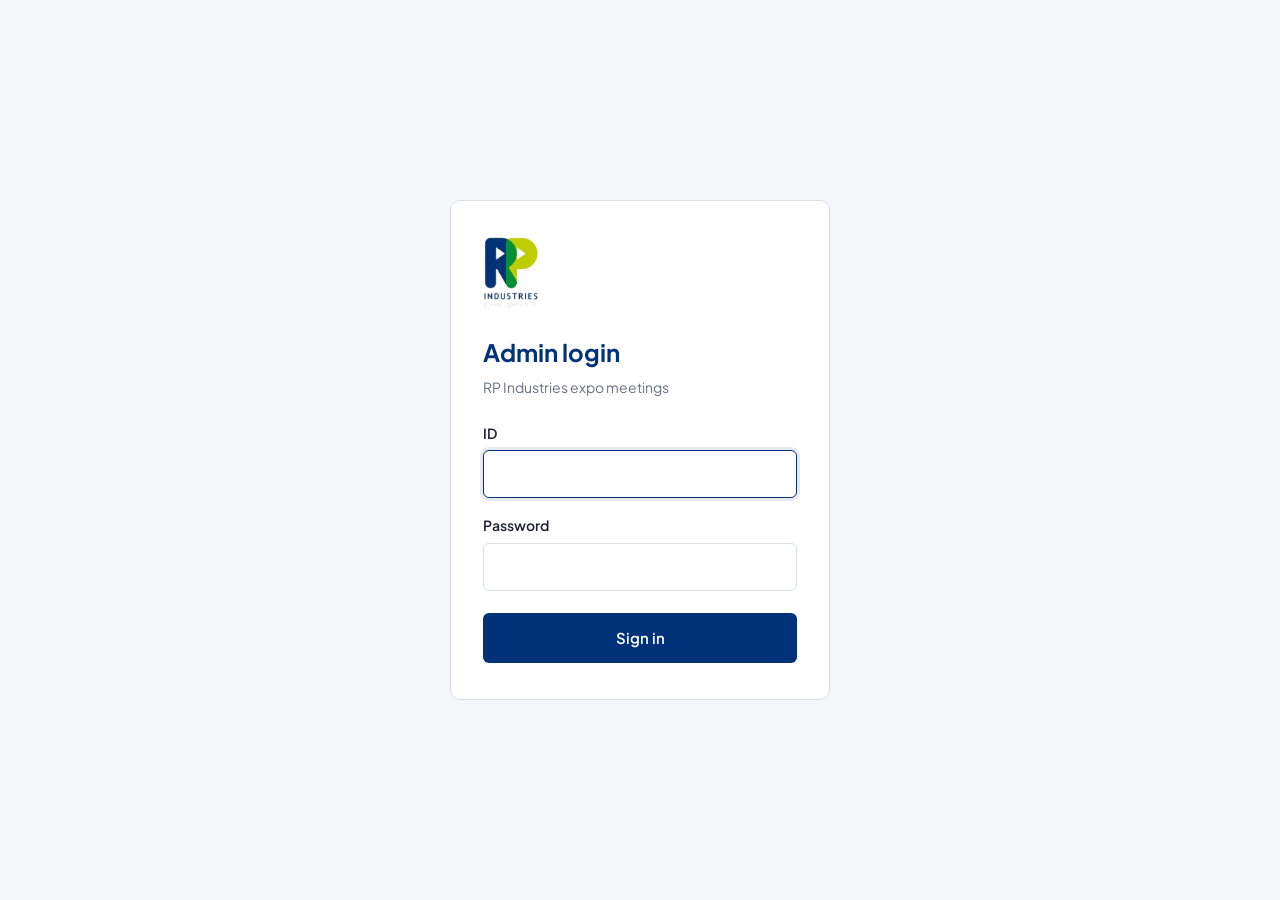
==== admin.html @ 4bfaa71b "Mailer redesign: personalised mails from a list, sent one by one from the sender's mailbox and ticke" ====
<!doctype html>
<html lang="en">
<head>
  <meta charset="utf-8">
  <meta name="viewport" content="width=device-width, initial-scale=1">
  <meta name="robots" content="noindex, nofollow">
  <title>Meeting requests · RP Industries</title>
  <link rel="icon" href="assets/rp-logo.png">
  <link rel="preconnect" href="https://fonts.googleapis.com">
  <link rel="preconnect" href="https://fonts.gstatic.com" crossorigin>
  <link rel="stylesheet" href="https://fonts.googleapis.com/css2?family=Plus+Jakarta+Sans:wght@400;500;600;700&display=swap" media="print" onload="this.media='all'">
  <link rel="stylesheet" href="css/style.css?v=20261027-11">
  <link rel="stylesheet" href="css/admin.css?v=20261031-4">
  <script>
    // A company's dashboard (?c=…) starts as RP Industries' page: hide RP's logo, name, title and tab icon
    // until the company's own arrive. On a repeat visit its colours, title and icon come straight from this device.
    (function () {
      var c = (new URLSearchParams(location.search).get('c') || 'rp').toLowerCase().replace(/[^a-z0-9-]/g, '');
      if (c === 'rp') return;
      var html = document.documentElement;
      html.className += ' co-page';
      document.title = 'Meeting requests';
      var look = null;
      try { look = JSON.parse(localStorage.getItem('adm_' + c + '_look') || 'null'); } catch (e) {}
      if (look) {
        for (var k in look.vars) html.style.setProperty(k, look.vars[k]);
        if (look.title) document.title = look.title;
        window.__brandLook = look;
      }
      var icon = document.querySelector('link[rel="icon"]');
      if (icon) icon.href = look && look.logo ? look.logo : 'data:,';
    })();
  </script>
</head>
<body class="admin">

  <!-- LOGIN -->
  <main class="login" id="loginView">
    <form class="login__box" id="loginForm" novalidate>
      <img src="assets/rp-logo.png" alt="RP Industries" width="302" height="386" data-brand-logo>
      <script>
      // a company's page: RP's logo is never loaded here. On a repeat visit the company's comes straight from the
      // copy of its look on this device; js/brand.js shows it once it has loaded.
      if (/\bco-page\b/.test(document.documentElement.className)) document.querySelectorAll('[data-brand-logo]:not([data-stripped])').forEach(function (img) {
        img.setAttribute('data-stripped', '');
        if (window.__brandLook && window.__brandLook.logo) { img.onload = function () { img.setAttribute('data-ready', '1'); }; img.src = window.__brandLook.logo; }
        else img.removeAttribute('src');
      });
    </script>
      <h1>Admin login</h1>
      <p class="muted"><span data-brand-name>RP Industries</span> expo meetings</p>
      <div class="field">
        <label for="loginId">ID</label>
        <input id="loginId" name="username" autocomplete="username" required>
      </div>
      <div class="field">
        <label for="loginPw">Password</label>
        <input id="loginPw" name="password" type="password" autocomplete="current-password" required>
      </div>
      <p class="err" id="loginErr" hidden></p>
      <button class="btn" type="submit" id="loginBtn">Sign in</button>
    </form>
  </main>

  <!-- RESULTS -->
  <div id="appView" hidden>
    <header class="header">
      <div class="wrap header__in">
        <a href="index.html" class="logo" id="homeLink"><img src="assets/rp-logo.png" alt="RP Industries" width="302" height="386" data-brand-logo></a>
        <div class="header__user">
          <span class="muted" id="userName"></span>
          <button class="link" type="button" id="logoutBtn">Sign out</button>
        </div>
      </div>
    </header>
    <script>
      // a company's page: RP's logo is never loaded here. On a repeat visit the company's comes straight from the
      // copy of its look on this device; js/brand.js shows it once it has loaded.
      if (/\bco-page\b/.test(document.documentElement.className)) document.querySelectorAll('[data-brand-logo]:not([data-stripped])').forEach(function (img) {
        img.setAttribute('data-stripped', '');
        if (window.__brandLook && window.__brandLook.logo) { img.onload = function () { img.setAttribute('data-ready', '1'); }; img.src = window.__brandLook.logo; }
        else img.removeAttribute('src');
      });
    </script>

    <div class="netbar" id="netBar" role="status" hidden></div>

    <main class="wrap results">
      <div class="results__head">
        <div>
          <div class="results__title">
            <h1>Meeting requests</h1>
            <label class="expo-pick"><span class="sr-only">Expo</span><select id="expoSelect" aria-label="Expo"></select></label>
          </div>
          <div class="tabs tabs--view" id="viewTabs" role="tablist" aria-label="View">
            <button class="tab" role="tab" type="button" data-view="requests" aria-selected="true">Requests</button>
            <button class="tab" role="tab" type="button" data-view="scheduled" aria-selected="false">Scheduled</button>
            <button class="tab" role="tab" type="button" data-view="slots" aria-selected="false">Availability</button>
            <button class="tab" role="tab" type="button" data-view="settings" aria-selected="false">Expo settings</button>
            <button class="tab" role="tab" type="button" data-view="mailer" aria-selected="false">Mailer</button>
          </div>
          <p class="muted" id="countLine">Loading…</p>
        </div>
        <div class="results__actions">
          <button class="btn btn--outline btn--sm" type="button" id="refreshBtn">Refresh</button>
          <button class="btn btn--outline btn--sm" type="button" id="csvBtn">Download CSV</button>
          <button class="btn btn--sm" type="button" id="addMeetingBtn">Add meeting</button>
        </div>
      </div>

      <p class="err" id="loadErr" hidden></p>
      <p class="action-msg" id="actionMsg" role="status" hidden></p>

      <div id="requestsView">
        <div class="toolbar">
          <div class="tabs" id="dayTabs" role="tablist" aria-label="Filter by day"></div>
          <div class="toolbar__right">
            <input type="search" id="search" placeholder="Search name, company, email, product" aria-label="Search">
            <select id="statusFilter" aria-label="Filter by status">
              <option value="">All statuses</option>
            </select>
            <select id="sortBy" aria-label="Sort">
              <option value="meeting">Sort by meeting time</option>
              <option value="received">Newest first</option>
            </select>
          </div>
        </div>

        <div class="table-wrap">
          <table class="table" id="table">
            <thead>
              <tr>
                <th>Meeting</th>
                <th>Visitor</th>
                <th>Contact</th>
                <th>Products</th>
                <th>Message</th>
                <th>Status</th>
              </tr>
            </thead>
            <tbody id="rows"></tbody>
          </table>
          <p class="empty" id="empty" hidden>No requests match.</p>
        </div>
      </div>

      <!-- every meeting still to happen (New and Confirmed), by day -->
      <div id="scheduledView" hidden>
        <div class="toolbar">
          <div class="tabs" id="schedDays" role="tablist" aria-label="Filter by day"></div>
          <div class="toolbar__right">
            <input type="search" id="schedSearch" placeholder="Search name, company, email, product" aria-label="Search scheduled meetings">
            <select id="schedStatus" aria-label="Filter by status">
              <option value="">All scheduled</option>
              <option value="New">Awaiting reply</option>
              <option value="Confirmed">Confirmed</option>
              <option value="Completed">Completed</option>
            </select>
          </div>
        </div>
        <p class="muted avail-note">New requests and confirmed meetings, in meeting order. Take notes and mark confirmed meetings complete here. Choose Completed to view past notes, minutes and follow-ups. Each lead shows its age and received date.</p>
        <div id="sched"></div>
      </div>

      <!-- expo settings: drawn by js/expos.js -->
      <div id="settingsView" hidden></div>

      <!-- the mailer: a mail and a list of people, sent one by one from the sender's own mailbox (js/mailer.js) -->
      <div id="mailerView" hidden>
        <section class="set mailer">
          <h2>Your Gmail</h2>
          <div id="mConn"><p class="muted">Loading…</p></div>
        </section>

        <div id="mCompose">
          <form class="set mailer" id="mailForm" novalidate>
            <h2>1. The mail</h2>
            <div class="field"><label for="mStart">Start from</label><select id="mStart"></select>
              <p class="hint">An expo's invite keeps its layout, with this expo's details and images.</p></div>
            <div class="field"><label for="mSubject">Subject</label><input id="mSubject"></div>
            <div class="field"><label for="mMessage">Message</label><textarea id="mMessage" rows="6" spellcheck="false"></textarea>
              <p class="hint">Plain text or HTML. These fill in for each person: <b>{first_name}</b> <b>{last_name}</b> <b>{email}</b> <b>{company_name}</b></p></div>
            <div class="field" id="mPreviewWrap" hidden><label>How it looks</label>
              <p class="mail-subject" id="mPreviewSubject"></p>
              <iframe class="mail-preview" id="mPreview" title="Preview of the mail" sandbox></iframe></div>

            <h2 class="mailer__step">2. Who it goes to</h2>
            <p class="hint"><button class="link" type="button" id="mTemplate">Download the template</button> (First name, Last name, Email ID, Company name), fill it in, save it as CSV and upload it.</p>
            <div class="field"><label class="btn btn--outline btn--sm mail-upload" for="mFile">Upload the list</label><input id="mFile" type="file" accept=".csv,.txt" hidden>
              <textarea id="mList" rows="5" placeholder="Or paste it here: First name, Last name, Email ID, Company name" aria-label="The list" spellcheck="false"></textarea></div>
            <p class="muted" id="mCount"></p>
            <p class="err" id="mailErr" hidden></p>
            <button class="btn" type="submit" id="mailReady">Get the emails ready</button>
          </form>
          <h2 class="mailer__h">Your lists</h2>
          <div class="table-wrap">
            <table class="table">
              <thead><tr><th>Subject</th><th>Created</th><th>Sent</th><th></th></tr></thead>
              <tbody id="mLists"></tbody>
            </table>
          </div>
        </div>

        <div id="mReady" hidden>
          <button class="link back" type="button" id="mBack">&larr; Mailer</button>
          <h2 class="mailer__h" id="mReadyTitle"></h2>
          <p class="muted" id="mReadyLine"></p>
          <p class="mail-box" id="mBoxWrap"><label for="mBox">Open in</label>
            <select id="mBox">
              <option value="gmail">Gmail</option>
              <option value="outlook">Outlook (work or Microsoft 365)</option>
              <option value="outlook-live">Outlook.com (personal)</option>
              <option value="mailto">Default mail app</option>
            </select></p>
          <div class="table-wrap">
            <table class="table">
              <thead><tr><th>Person</th><th>Company</th><th>Email</th><th></th></tr></thead>
              <tbody id="mPeople"></tbody>
            </table>
          </div>
        </div>
      </div>

      <div id="slotsView" hidden>
        <p class="muted avail-note">Block a time when the team is busy or meeting someone who didn't book, and unblock it when you're free again. Visitors see blocked times as booked. Cancel a meeting to free its time for visitors.</p>
        <div class="avail" id="avail"></div>
      </div>
    </main>
  </div>

  <!-- a meeting arranged outside the booking page: js/meeting.js -->
  <dialog class="modal" id="meetingDialog" aria-labelledby="meetingTitle">
    <form method="dialog" class="modal__in" id="meetingForm" novalidate>
      <div class="modal__head">
        <div>
          <h2 id="meetingTitle">Add a meeting</h2>
          <p class="muted" id="meetingExpo"></p>
        </div>
        <button class="modal__close" type="button" data-close aria-label="Close">&times;</button>
      </div>
      <div class="modal__body">
        <p class="modal__lead">For a meeting arranged by phone, email or at the booth. It takes its time on the booking page, and gets notes, minutes and a follow-up like any other.</p>
        <div class="mt-grid">
          <div class="field"><label for="mtDay">Day</label><select id="mtDay"></select></div>
          <div class="field"><label for="mtTime">Time</label><select id="mtTime"></select></div>
          <div class="field" id="mtOtherTime" hidden><label for="mtStart">Starts at</label><input type="time" id="mtStart"></div>
          <div class="field" id="mtOtherLen" hidden><label for="mtLen">Length</label>
            <select id="mtLen"><option value="15">15 minutes</option><option value="20">20 minutes</option><option value="30" selected>30 minutes</option><option value="45">45 minutes</option><option value="60">60 minutes</option><option value="90">90 minutes</option><option value="120">120 minutes</option></select></div>
        </div>
        <p class="hint" id="mtBlockNote" hidden>This time is blocked. Adding the meeting removes the block.</p>
        <div class="mt-grid">
          <div class="field"><label for="mtName">Name</label><input id="mtName" maxlength="120" autocomplete="off"></div>
          <div class="field"><label for="mtCompany">Company <span class="opt">(optional)</span></label><input id="mtCompany" maxlength="160" autocomplete="off"></div>
          <div class="field"><label for="mtEmail">Email <span class="opt">(needed for the follow-up)</span></label><input id="mtEmail" type="email" maxlength="160" autocomplete="off"></div>
          <div class="field"><label for="mtPhone">Phone <span class="opt">(optional)</span></label><input id="mtPhone" maxlength="40" autocomplete="off"></div>
          <div class="field"><label for="mtCountry">Country <span class="opt">(optional)</span></label><input id="mtCountry" maxlength="80" autocomplete="off"></div>
          <div class="field"><label for="mtStatus">Status</label><select id="mtStatus"><option>Confirmed</option><option>New</option></select></div>
        </div>
        <div class="field"><label for="mtProducts">Products of interest <span class="opt">(optional, separate with commas)</span></label>
          <input id="mtProducts" maxlength="1000" list="mtProductList" autocomplete="off"><datalist id="mtProductList"></datalist></div>
        <div class="field"><label for="mtMessage">Note <span class="opt">(optional)</span></label><textarea id="mtMessage" rows="3" maxlength="2000"></textarea></div>
        <p class="err" id="meetingErr" hidden></p>
      </div>
      <div class="modal__foot">
        <button class="link link--muted" type="button" data-close>Cancel</button>
        <button class="btn" type="submit" id="mtSave">Add meeting</button>
      </div>
    </form>
  </dialog>

  <!-- accept, reschedule or reject a meeting, and tell the visitor: js/decide.js -->
  <dialog class="modal" id="decideDialog" aria-labelledby="decideTitle">
    <form method="dialog" class="modal__in" id="decideForm" novalidate>
      <div class="modal__head">
        <div>
          <h2 id="decideTitle">Accept meeting</h2>
          <p class="muted" id="decideWho"></p>
        </div>
        <button class="modal__close" type="button" data-close aria-label="Close">&times;</button>
      </div>
      <div class="modal__body">
        <p class="modal__lead" id="decideLead"></p>
        <div class="mt-grid" id="dcWhen" hidden>
          <div class="field"><label for="dcDay">New day</label><select id="dcDay"></select></div>
          <div class="field"><label for="dcTime">New time</label><select id="dcTime"></select></div>
        </div>
        <div class="field">
          <label for="dcNote"><span id="dcNoteLabel">Personal note</span> <span class="opt">(optional, included in the email)</span></label>
          <textarea id="dcNote" rows="3" maxlength="1000"></textarea>
        </div>
        <label class="check dc-email"><input type="checkbox" id="dcEmail" checked> Email the visitor</label>
        <p class="hint" id="dcEmailNote"></p>
        <div class="dc-preview" id="dcPreview">
          <p class="label">What the visitor will receive</p>
          <dl class="fu-head">
            <div><dt>To</dt><dd id="dcTo"></dd></div>
            <div><dt>Subject</dt><dd id="dcSubject"></dd></div>
          </dl>
          <pre class="fu-text" id="dcText"></pre>
          <p class="hint" id="dcAttach"></p>
        </div>
        <p class="err" id="decideErr" hidden></p>
      </div>
      <div class="modal__foot">
        <button class="link link--muted" type="button" data-close>Back</button>
        <button class="btn" type="submit" id="dcSave">Accept</button>
      </div>
    </form>
  </dialog>

  <!-- mark complete: voice note and/or notes -->
  <dialog class="modal" id="completeDialog" aria-labelledby="completeTitle">
    <form method="dialog" class="modal__in" id="completeForm" novalidate>
      <div class="modal__head">
        <div>
          <h2 id="completeTitle">Mark meeting complete</h2>
          <p class="muted" id="completeWho"></p>
        </div>
        <button class="modal__close" type="button" data-close aria-label="Close">&times;</button>
      </div>

      <div class="modal__body" id="completeBody">
        <p class="modal__lead">How did the meeting go? Talk us through what you discussed, the client's main points, and any next steps. Record one voice note, type it, or both. We'll turn it into minutes.</p>

        <div class="voice" id="voice">
          <p class="label">Voice note</p>
          <div class="voice__idle" id="voiceIdle">
            <button class="btn btn--sm" type="button" id="recBtn">Record voice note</button>
            <label class="link voice__upload">or upload a recording<input type="file" id="audioFile" accept="audio/*" hidden></label>
          </div>
          <div class="voice__rec" id="voiceRec" hidden>
            <span class="voice__dot" aria-hidden="true"></span>
            <span>Recording <b id="recTime">0:00</b> <span class="muted">/ 10:00</span></span>
            <button class="btn btn--sm" type="button" id="stopBtn">Stop</button>
          </div>
          <div class="voice__done" id="voiceDone" hidden>
            <audio controls id="voicePlayer" preload="metadata"></audio>
            <div class="voice__actions">
              <button class="link" type="button" id="reRecBtn">Record again</button>
              <button class="link link--danger" type="button" id="removeVoiceBtn">Remove</button>
            </div>
          </div>
          <p class="muted voice__note" id="voiceNote" hidden></p>
        </div>

        <div class="field">
          <div class="notes-head">
            <label for="notesInput">Notes <span class="opt">(optional if you recorded a voice note)</span></label>
            <button class="link" type="button" id="handBtn">Write by hand</button>
          </div>
          <textarea id="notesInput" rows="5" maxlength="10000" placeholder="e.g. Met their purchase head. They buy Omeprazole intermediates from China today, need around 500 kg a month, asked for COA and samples. Follow up next week."></textarea>
        </div>
        <p class="err" id="completeErr" hidden></p>
      </div>

      <div class="modal__progress" id="completeProgress" hidden>
        <span class="spinner" aria-hidden="true"></span>
        <p id="progressText">Saving…</p>
      </div>

      <div class="modal__foot" id="completeFoot">
        <button class="link link--muted" type="button" id="skipNotesBtn">Mark complete without notes</button>
        <button class="btn" type="submit" id="saveCompleteBtn">Save and write minutes</button>
      </div>
    </form>
  </dialog>

  <!-- minutes of meeting -->
  <dialog class="modal modal--wide" id="minutesDialog" aria-labelledby="minutesTitle">
    <div class="modal__in">
      <div class="modal__head">
        <div>
          <h2 id="minutesTitle">Minutes of meeting</h2>
          <p class="muted" id="minutesWho"></p>
        </div>
        <button class="modal__close" type="button" data-close aria-label="Close">&times;</button>
      </div>
      <div class="modal__body" id="minutesBody"></div>
      <div class="modal__foot modal__foot--split">
        <div class="modal__links">
          <button class="link" type="button" id="editNotesBtn">Edit notes</button>
          <button class="link" type="button" id="regenBtn">Write again</button>
        </div>
        <div class="modal__links">
          <button class="btn btn--outline btn--sm" type="button" id="followupBtn" hidden>Follow-up email</button>
          <button class="btn btn--outline btn--sm" type="button" id="copyMinutesBtn">Copy</button>
          <button class="btn btn--sm" type="button" id="printMinutesBtn">Print / PDF</button>
        </div>
      </div>
    </div>
  </dialog>

  <!-- follow-up email: review, edit, send -->
  <dialog class="modal modal--wide" id="followupDialog" aria-labelledby="followupTitle">
    <div class="modal__in">
      <div class="modal__head">
        <div>
          <h2 id="followupTitle">Follow-up email</h2>
          <p class="muted" id="followupTo"></p>
        </div>
        <button class="modal__close" type="button" data-close aria-label="Close">&times;</button>
      </div>
      <div class="tabs tabs--modal" id="followupTabs" role="tablist" aria-label="Follow-up view">
        <button class="tab" role="tab" type="button" data-fview="edit" aria-selected="true">Edit</button>
        <button class="tab" role="tab" type="button" data-fview="preview" aria-selected="false">Preview</button>
      </div>
      <div class="modal__body" id="followupBody">
        <div id="followupEdit">
          <div class="field">
            <label for="fuSubject">Subject</label>
            <input id="fuSubject" maxlength="200">
          </div>
          <div class="field">
            <label for="fuMessage">Message <span class="opt">("Dear name," and the signature are added for you)</span></label>
            <textarea id="fuMessage" rows="10" maxlength="6000"></textarea>
          </div>
          <div class="field fu-line" id="fuLineField">
            <div class="notes-head">
              <label for="fuLine">Line about us <span class="opt">(from our website profile; added after the first paragraph)</span></label>
              <button class="link link--muted" type="button" id="fuLineRemove">Remove</button>
            </div>
            <textarea id="fuLine" rows="2" maxlength="400" placeholder="No line about us in this email."></textarea>
          </div>
        </div>
        <div id="followupPreview" hidden>
          <dl class="fu-head">
            <div><dt>To</dt><dd id="fuPrevTo"></dd></div>
            <div><dt>Subject</dt><dd id="fuPrevSubject"></dd></div>
          </dl>
          <pre class="fu-text" id="fuPrevBody"></pre>
        </div>
        <div class="fu-sentcheck" id="fuSentCheck" hidden>
          <p>The email is open in your mail. <strong>Did you send it?</strong></p>
          <div class="modal__links">
            <button class="btn btn--sm" type="button" id="fuMarkSentBtn">Yes, mark as sent</button>
            <button class="link link--muted" type="button" id="fuNotSentBtn">Not yet</button>
          </div>
        </div>
        <div class="modal__progress" id="followupProgress" hidden>
          <span class="spinner" aria-hidden="true"></span>
          <p id="followupProgressText">Writing the follow-up email…</p>
        </div>
        <p class="err" id="followupErr" hidden></p>
      </div>
      <div class="modal__foot modal__foot--split" id="followupFoot">
        <div class="modal__links">
          <button class="link" type="button" id="fuRedraftBtn">Write again</button>
          <span class="muted fu-state" id="fuState"></span>
        </div>
        <div class="modal__links">
          <button class="btn btn--outline btn--sm" type="button" id="fuSaveBtn">Save draft</button>
          <button class="btn btn--outline btn--sm" type="button" id="fuMailAppBtn">Open in email app</button>
          <button class="btn btn--sm" type="button" id="fuGmailBtn">Open in Gmail</button>
        </div>
      </div>
    </div>
  </dialog>

  <!-- handwriting pad: js/ink.js -->
  <dialog class="ink" id="inkDialog" aria-labelledby="inkTitle">
    <div class="ink__bar">
      <div class="ink__top">
        <button class="ink__close" type="button" id="inkClose" aria-label="Close the pad">&times;</button>
        <div class="ink__title">
          <h2 id="inkTitle">Handwritten notes</h2>
          <p class="muted" id="inkWho"></p>
        </div>
        <div class="ink__main">
          <button class="btn btn--outline btn--sm" type="button" id="inkNotesBtn" aria-pressed="false">Notes</button>
          <button class="btn btn--sm" type="button" id="inkConvert">Convert to text</button>
        </div>
      </div>
      <div class="ink__toolbar" role="toolbar" aria-label="Writing tools">
        <div class="ink__group" id="inkTools"></div>
        <div class="ink__group ink__colors" id="inkColors"></div>
        <label class="ink__size" id="inkSizeWrap" title="Thickness">
          <span class="ink__dot-box"><span class="ink__dot" id="inkSizeDot"></span></span>
          <input type="range" id="inkSize" min="1" max="20" aria-label="Thickness">
          <span class="ink__size-val" id="inkSizeVal"></span>
        </label>
        <div class="ink__group ink__end">
          <button class="ink__btn" type="button" id="inkFinger" aria-pressed="true" title="Write with a finger (off: fingers only move and zoom)" aria-label="Write with a finger">
            <svg viewBox="0 0 24 24" width="20" height="20" fill="none" stroke="currentColor" stroke-width="1.7" stroke-linecap="round" stroke-linejoin="round" aria-hidden="true"><path d="M9 11V4.5a1.5 1.5 0 013 0V11m0-1.5a1.5 1.5 0 013 0V11m0-.5a1.5 1.5 0 013 0V15c0 3.5-2.5 6-6 6-2.6 0-4.2-1.3-5.6-3.5L5.2 15a1.5 1.5 0 012.5-1.6L9 15"/></svg>
          </button>
          <button class="ink__btn" type="button" id="inkUndo" title="Undo (Ctrl+Z)" aria-label="Undo">
            <svg viewBox="0 0 24 24" width="20" height="20" fill="none" stroke="currentColor" stroke-width="1.7" stroke-linecap="round" stroke-linejoin="round" aria-hidden="true"><path d="M9 14L4 9l5-5"/><path d="M4 9h10.5a5.5 5.5 0 010 11H11"/></svg>
          </button>
          <button class="ink__btn" type="button" id="inkRedo" title="Redo (Ctrl+Shift+Z)" aria-label="Redo">
            <svg viewBox="0 0 24 24" width="20" height="20" fill="none" stroke="currentColor" stroke-width="1.7" stroke-linecap="round" stroke-linejoin="round" aria-hidden="true"><path d="M15 14l5-5-5-5"/><path d="M20 9H9.5a5.5 5.5 0 000 11H13"/></svg>
          </button>
          <button class="ink__btn" type="button" id="inkClear" title="Clear the page" aria-label="Clear the page">
            <svg viewBox="0 0 24 24" width="20" height="20" fill="none" stroke="currentColor" stroke-width="1.7" stroke-linecap="round" stroke-linejoin="round" aria-hidden="true"><path d="M4 7h16M10 11v6M14 11v6M6 7l1 13h10l1-13M9 7V4h6v3"/></svg>
          </button>
        </div>
      </div>
    </div>

    <div class="ink__body">
      <div class="ink__stage" id="inkStage">
        <canvas id="inkCanvas" aria-label="Writing page"></canvas>
        <p class="ink__status" id="inkStatus" role="status" hidden></p>
        <div class="ink__zoom">
          <button type="button" id="inkZoomOut" aria-label="Zoom out">&minus;</button>
          <button type="button" id="inkZoomReset" title="Back to 100%">100%</button>
          <button type="button" id="inkZoomIn" aria-label="Zoom in">+</button>
          <button type="button" id="inkFit" title="Show all the writing">Fit</button>
        </div>
      </div>

      <aside class="ink__panel" id="inkPanel" hidden>
        <div class="ink__panel-head">
          <h3 id="inkPanelTitle">Converted text</h3>
          <button class="modal__close" type="button" id="inkPanelClose" aria-label="Close">&times;</button>
        </div>
        <div class="ink__panel-in" id="inkReview" hidden>
          <div class="modal__progress" id="inkReading" hidden>
            <span class="spinner" aria-hidden="true"></span>
            <p>Reading your handwriting…</p>
          </div>
          <div class="ink__review" id="inkReviewBody">
            <p class="hint" id="inkReviewHint"></p>
            <textarea id="inkText" rows="10" aria-label="Converted text"></textarea>
            <p class="err" id="inkErr" hidden></p>
            <div class="ink__panel-foot">
              <button class="link link--muted" type="button" id="inkDiscard">Discard</button>
              <button class="link" type="button" id="inkRetry">Read again</button>
              <button class="btn btn--sm" type="button" id="inkAdd">Add to notes</button>
            </div>
          </div>
        </div>
        <div class="ink__panel-in" id="inkNotes" hidden>
          <p class="hint">These notes are used for the minutes and the follow-up email when the meeting is marked complete.</p>
          <textarea id="inkNotesText" rows="12" maxlength="10000" aria-label="Notes"></textarea>
          <p class="err" id="inkNotesErr" hidden></p>
          <div class="ink__panel-foot">
            <span class="muted ink__saved" id="inkNotesState"></span>
            <button class="btn btn--sm" type="button" id="inkNotesSave">Save notes</button>
          </div>
        </div>
      </aside>
    </div>
  </dialog>

  <script src="js/config.js?v=20261027-11"></script>
  <script src="js/brand.js?v=20261027-11"></script>
  <script src="js/offline.js?v=20261027-11" defer></script>
  <script src="js/admin.js?v=20261031-3" defer></script>
  <script src="js/minutes.js?v=20261027-11" defer></script>
  <script src="js/followup.js?v=20261027-11" defer></script>
  <script src="js/expos.js?v=20261027-11" defer></script>
  <script src="js/invite-mail.js?v=20261031-3" defer></script>
  <script src="js/invite.js?v=20261029-2" defer></script>
  <script src="js/mailer.js?v=20261031-4" defer></script>
  <script src="js/ink.js?v=20261027-11" defer></script>
  <script src="js/meeting.js?v=20261027-11" defer></script>
  <script src="js/decide.js?v=20261027-11" defer></script>
</body>
</html>
---- css/style.css ----
:root {
  --navy: #003279;
  --navy-dark: #00245a;
  --green: #009138;
  --green-light: #4cd383;
  --text: #1a2233;
  --muted: #667085;
  --line: #d9dee7;
  --bg-soft: #f4f6f9;
  --red: #c4262e;
  --navy-tint: #f2f5fb;
  --hero-rgb: 0, 22, 58;
  --focus-ring: rgba(0, 50, 121, .1);
  --font: "Plus Jakarta Sans", system-ui, -apple-system, "Segoe UI", Roboto, sans-serif;
}

* { box-sizing: border-box; }
html { scroll-behavior: smooth; scroll-padding-top: 80px; -webkit-text-size-adjust: 100%; }
body { margin: 0; font-family: var(--font); font-size: 16px; line-height: 1.6; color: var(--text); background: #fff; -webkit-font-smoothing: antialiased; }
img { display: block; max-width: 100%; }
button, input, select, textarea { font: inherit; color: inherit; }
[hidden] { display: none !important; }

.wrap { width: min(1140px, 100% - 40px); margin-inline: auto; }
.wrap--narrow { width: min(880px, 100% - 40px); }

/* buttons */
.btn {
  display: inline-flex; align-items: center; justify-content: center;
  height: 50px; padding: 0 28px; border: 0; border-radius: 6px;
  background: var(--navy); color: #fff; font-weight: 600; font-size: 15px;
  text-decoration: none; cursor: pointer; transition: background-color .15s;
}
.btn:hover { background: var(--navy-dark); }
.btn:focus-visible { outline: 2px solid var(--navy); outline-offset: 3px; }
.btn--sm { height: 40px; padding: 0 18px; font-size: 14px; }
.btn--light { background: #fff; color: var(--navy); }
.btn--light:hover { background: #e9edf4; }
.btn:disabled { opacity: .6; cursor: default; }

/* header */
.header { position: sticky; top: 0; z-index: 10; background: #fff; border-bottom: 1px solid var(--line); }
.header__in { display: flex; align-items: center; justify-content: space-between; height: 76px; }
.logo img { height: 60px; width: auto; }

/* hero */
.hero { position: relative; background: rgb(var(--hero-rgb)); color: #fff; }
.hero picture img { width: 100%; height: 560px; object-fit: cover; object-position: 70% 55%; }
.hero::after { content: ""; position: absolute; inset: 0; background: linear-gradient(90deg, rgba(var(--hero-rgb), .85) 0%, rgba(var(--hero-rgb), .55) 45%, rgba(var(--hero-rgb), 0) 75%); }
/* no banner photo yet: the company's own colour */
.hero--plain { min-height: 480px; background: linear-gradient(120deg, var(--navy-dark), var(--navy)); }
.hero--plain picture { display: none; }
.hero--plain::after { display: none; }
.hero__in { position: absolute; inset: 0; z-index: 1; display: flex; flex-direction: column; justify-content: center; align-items: flex-start; }
.hero__pre { margin: 0 0 12px; font-size: 15px; font-weight: 600; color: rgba(255, 255, 255, .8); }
.hero h1 { margin: 0; max-width: 700px; font-size: clamp(34px, 4.4vw, 52px); line-height: 1.12; font-weight: 700; letter-spacing: -.02em; }
.hero h1 .hl { color: var(--green-light); white-space: nowrap; }
.hero__sub { margin: 18px 0 30px; max-width: 460px; font-size: 18px; color: rgba(255, 255, 255, .85); }

/* info strip */
.info { border-bottom: 1px solid var(--line); }
.info__in { display: grid; grid-template-columns: 1fr 1fr 1.4fr; }
.info__in > div { padding: 24px 24px 24px 0; }
.info__in > div + div { padding-left: 24px; border-left: 1px solid var(--line); }
.info span { display: block; font-size: 13px; color: var(--muted); }
.info strong { font-size: 17px; font-weight: 600; color: var(--navy); }

/* booking */
.book { padding: 72px 0 88px; }
.book h2 { margin: 0; font-size: 32px; line-height: 1.2; font-weight: 700; letter-spacing: -.01em; color: var(--navy); text-align: center; }
.lead { margin: 8px 0 36px; text-align: center; color: var(--muted); }
.closed { margin: 8px 0 0; padding: 28px 20px; text-align: center; font-size: 17px; color: var(--text); background: var(--bg-soft); border-radius: 8px; }

/* another expo's link, before its settings arrive: don't flash CPHI India's text */
.expo-loading .hero__in, .expo-loading .info__in, .expo-loading #book .wrap { visibility: hidden; }
.expo-loading .hero picture img { opacity: 0; }
.expo-loading .logo img, .expo-loading .footer__in { visibility: hidden; }
/* a company's page (marked in index.html / admin.html before anything is drawn): RP's logo, name, banner
   and colours never show; each appears once the company's own is in */
.co-page [data-brand-logo]:not([data-ready]), .co-page [data-brand-name]:not([data-ready]) { visibility: hidden; }
.co-page .hero picture { visibility: hidden; }
.co-page .hero.has-banner picture { visibility: visible; }
.co-page.expo-loading .header .btn { visibility: hidden; }
.co-page.expo-loading .hero { background: #e4e7ec; }
.co-page.expo-loading .hero::after { display: none; }
.preview-note { margin: 0; padding: 10px 16px; background: #fff7e0; border-bottom: 1px solid #f0d58c; color: #6b4e00; font-size: 14px; text-align: center; }
.hero picture img { transition: opacity .3s; }

.days { display: grid; grid-template-columns: repeat(3, 1fr); gap: 1px; background: var(--line); border: 1px solid var(--line); border-radius: 6px; overflow: hidden; }
.day { padding: 14px 8px; border: 0; background: #fff; cursor: pointer; font-weight: 600; font-size: 15px; color: var(--text); transition: background-color .15s; }
.day:hover { background: var(--bg-soft); }
.day[aria-checked="true"] { background: var(--navy); color: #fff; }
.day small { display: block; font-size: 13px; font-weight: 500; opacity: .7; }

#slots { margin-top: 24px; }
#takenErr { margin-top: 16px; font-size: 14px; }
.slots { display: grid; grid-template-columns: repeat(auto-fill, minmax(150px, 1fr)); gap: 8px; }
.slot {
  display: flex; flex-direction: column; align-items: center; justify-content: center;
  height: 44px; padding: 0 6px; border: 1px solid var(--line); border-radius: 6px; background: #fff; cursor: pointer;
  font-size: 14px; font-weight: 500; line-height: 1.25; white-space: nowrap; font-variant-numeric: tabular-nums;
  transition: border-color .15s, background-color .15s;
}
.slot small { font-size: 11px; font-weight: 500; color: var(--muted); }
.slot:hover { border-color: var(--navy); }
.slot[aria-checked="true"] { background: var(--navy); border-color: var(--navy); color: #fff; }
.slot:disabled { color: #b0b7c3; background: var(--bg-soft); border-color: var(--bg-soft); cursor: default; }
.day:focus-visible, .slot:focus-visible { outline: 2px solid var(--navy); outline-offset: 2px; position: relative; }
.slots-label { margin: 18px 0 8px; font-size: 13px; color: var(--muted); }
.slots-label:first-child { margin-top: 0; }

.fields { display: grid; grid-template-columns: 1fr 1fr; gap: 20px; margin-top: 44px; padding-top: 36px; border-top: 1px solid var(--line); }
.field { display: flex; flex-direction: column; gap: 6px; min-width: 0; }
.field--full { grid-column: 1 / -1; }
.field label { font-size: 14px; font-weight: 600; }
.opt { font-weight: 400; color: var(--muted); }
.field input, .field select, .field textarea, .phone {
  width: 100%; height: 48px; padding: 0 14px;
  border: 1px solid var(--line); border-radius: 6px; background: #fff;
  font-size: 16px; transition: border-color .15s;
}
.field textarea { height: auto; padding: 12px 14px; resize: vertical; }
.field select {
  -webkit-appearance: none; appearance: none; padding-right: 40px; cursor: pointer;
  background: #fff url("data:image/svg+xml,%3Csvg xmlns='http://www.w3.org/2000/svg' viewBox='0 0 12 8'%3E%3Cpath d='M1 1.5l5 5 5-5' fill='none' stroke='%23667085' stroke-width='1.6'/%3E%3C/svg%3E") right 14px center / 12px no-repeat;
}
.field input:focus, .field select:focus, .field textarea:focus, .phone:focus-within { outline: none; border-color: var(--navy); box-shadow: 0 0 0 3px var(--focus-ring); }
.phone { display: flex; padding: 0; overflow: hidden; }
.phone span { display: flex; align-items: center; padding: 0 12px; background: var(--bg-soft); border-right: 1px solid var(--line); font-size: 15px; color: var(--muted); }
.field .phone input { height: 46px; border: 0; border-radius: 0; box-shadow: none; }

.invalid input, .invalid select, .invalid .phone { border-color: var(--red); }
.picked { display: flex; flex-wrap: wrap; gap: 6px; }
.picked:empty { display: none; }
.picked__item { display: inline-flex; align-items: center; gap: 4px; padding: 4px 4px 4px 10px; border: 1px solid var(--line); border-radius: 4px; font-size: 14px; background: #fff; }
.picked__item button { width: 24px; height: 24px; padding: 0; border: 0; border-radius: 3px; background: none; color: var(--muted); font-size: 17px; line-height: 1; cursor: pointer; }
.picked__item button:hover { background: var(--bg-soft); color: var(--red); }
#productsOther { margin-top: 2px; }
.err { margin: 4px 0 0; font-size: 13px; color: var(--red); }

.hp { position: absolute; left: -9999px; width: 1px; height: 1px; overflow: hidden; }

.submit { display: flex; align-items: center; justify-content: space-between; gap: 20px; margin-top: 32px; }
.summary { margin: 0; font-size: 15px; color: var(--muted); }
.summary strong { color: var(--text); font-weight: 600; }
.summary small { display: block; font-size: 13px; }

.done { text-align: center; padding: 24px 0; outline: none; }
.done p { color: var(--muted); max-width: 520px; margin: 12px auto 0; }
.link { padding: 0; border: 0; background: none; color: var(--navy); font-weight: 600; text-decoration: underline; text-underline-offset: 3px; cursor: pointer; }
.sep { margin: 0 8px; }

/* footer */
.footer { background: var(--bg-soft); border-top: 1px solid var(--line); }
.footer__in { display: flex; justify-content: space-between; gap: 12px; padding: 24px 0; }
.footer p { margin: 0; font-size: 14px; color: var(--muted); }

/* mobile */
@media (max-width: 700px) {
  html { scroll-padding-top: 68px; }
  .header__in { height: 64px; }
  .logo img { height: 48px; }

  .hero picture img { height: 300px; object-position: 72% 50%; }
  .hero::after { display: none; }
  .hero__in { position: static; padding: 28px 0 36px; }
  .hero h1 { font-size: min(30px, 8.6vw); }
  .hero__sub { font-size: 16px; margin: 12px 0 24px; }
  .hero .btn { width: 100%; }
  .hero--plain { min-height: 0; }

  .info__in { grid-template-columns: 1fr; }
  .info__in > div, .info__in > div + div { padding: 14px 0; border-left: 0; }
  .info__in > div + div { border-top: 1px solid var(--line); }
  .info strong { font-size: 16px; }

  .book { padding: 48px 0 64px; }
  .book h2 { font-size: 26px; }
  .lead { margin-bottom: 28px; }
  .day { font-size: 14px; padding: 12px 4px; }
  .slots { grid-template-columns: repeat(2, 1fr); }
  .slot { font-size: 13.5px; padding: 0 4px; }
  .fields { grid-template-columns: 1fr; gap: 18px; margin-top: 36px; padding-top: 28px; }
  .submit { flex-direction: column; align-items: stretch; text-align: center; }
  .submit .btn { width: 100%; }
  .footer__in { flex-direction: column; text-align: center; }
}

@media (prefers-reduced-motion: reduce) { html { scroll-behavior: auto; } }

/* a company without a logo (or one that won't load): its name in the header */
.brand-word { font-size: 20px; font-weight: 700; letter-spacing: -.01em; color: var(--navy); }
.login__box .brand-word { display: block; margin-bottom: 24px; font-size: 24px; }
---- css/admin.css ----
/* admin.html: builds on style.css. --ok is for success and "on now", whatever the company's colours. */
.admin { --ok: #067647; }

.admin { background: var(--bg-soft); }
.muted { color: var(--muted); }
.btn--outline { background: #fff; color: var(--navy); border: 1px solid var(--line); }
.btn--outline:hover { background: #fff; border-color: var(--navy); }

/* login */
.login { min-height: 100vh; min-height: 100svh; display: grid; place-items: center; padding: 24px 16px; }
.login__box { width: 100%; max-width: 380px; padding: 36px 32px; background: #fff; border: 1px solid var(--line); border-radius: 10px; }
.login__box img { height: 72px; width: auto; margin-bottom: 24px; }
.login__box h1 { margin: 0; font-size: 24px; color: var(--navy); }
.login__box .muted { margin: 4px 0 24px; font-size: 14px; }
.login__box .field + .field { margin-top: 16px; }
.login__box .err { margin-top: 14px; }
.login__box .btn { width: 100%; margin-top: 22px; }

/* header */
.header__user { display: flex; align-items: center; gap: 16px; font-size: 14px; }

/* results */
.results { padding: 32px 0 64px; }
.results__head { display: flex; align-items: flex-end; justify-content: space-between; gap: 16px; margin-bottom: 20px; }
.results__title { display: flex; flex-wrap: wrap; align-items: center; gap: 12px 20px; }
.results__head h1 { margin: 0; font-size: 26px; color: var(--navy); }
.results__head p { margin: 2px 0 0; font-size: 14px; }
.results__actions { display: flex; gap: 8px; }

.toolbar { display: flex; flex-wrap: wrap; align-items: center; justify-content: space-between; gap: 12px; margin-bottom: 16px; }
.tabs { display: flex; border: 1px solid var(--line); border-radius: 6px; overflow: hidden; background: #fff; }
.tab { padding: 9px 14px; border: 0; background: none; cursor: pointer; font-size: 14px; font-weight: 600; color: var(--text); white-space: nowrap; }
.tab + .tab { border-left: 1px solid var(--line); }
.tab span { font-weight: 500; color: var(--muted); margin-left: 4px; }
.tab[aria-selected="true"] { background: var(--navy); color: #fff; }
.tab[aria-selected="true"] span { color: rgba(255, 255, 255, .75); }
.toolbar__right { display: flex; flex-wrap: wrap; gap: 8px; }
.toolbar input, .toolbar select, .status {
  height: 40px; padding: 0 12px; border: 1px solid var(--line); border-radius: 6px; background: #fff; font-size: 14px;
}
.toolbar input { width: 280px; }
.toolbar select, .status {
  -webkit-appearance: none; appearance: none; padding-right: 32px; cursor: pointer;
  background: #fff url("data:image/svg+xml,%3Csvg xmlns='http://www.w3.org/2000/svg' viewBox='0 0 12 8'%3E%3Cpath d='M1 1.5l5 5 5-5' fill='none' stroke='%23667085' stroke-width='1.6'/%3E%3C/svg%3E") right 11px center / 10px no-repeat;
}
.toolbar input:focus, .toolbar select:focus, .status:focus { outline: none; border-color: var(--navy); }

.table-wrap { background: #fff; border: 1px solid var(--line); border-radius: 8px; overflow: auto; }
.table { width: 100%; border-collapse: collapse; font-size: 14px; }
.table th { position: sticky; top: 0; padding: 12px 14px; background: #fff; border-bottom: 1px solid var(--line); text-align: left; font-size: 12px; font-weight: 600; color: var(--muted); white-space: nowrap; }
.table td { padding: 14px; border-bottom: 1px solid var(--line); vertical-align: top; }
.table tr:last-child td { border-bottom: 0; }
.table td strong { display: block; font-weight: 600; }
.table td small { display: block; color: var(--muted); font-size: 13px; }
.table a { color: var(--navy); text-decoration: none; }
.table a:hover { text-decoration: underline; }
.c-meeting { white-space: nowrap; }
.c-msg { max-width: 280px; color: var(--muted); }
.c-msg p { margin: 0; white-space: pre-wrap; overflow-wrap: anywhere; }
.clash { color: var(--red); font-size: 12px; font-weight: 600; margin-top: 4px; }
.status { height: 34px; font-weight: 600; }
.status[data-v="New"] { color: var(--navy); }
.status[data-v="Confirmed"] { color: var(--ok); }
.status[data-v="Cancelled"] { color: var(--red); }
tr.is-cancelled td:not(:last-child) { opacity: .5; }
.empty { margin: 0; padding: 40px 16px; text-align: center; color: var(--muted); }
#loadErr { margin-bottom: 12px; }

/* availability */
.avail-note { margin: 0 0 16px; font-size: 14px; max-width: 720px; }
.avail { display: grid; grid-template-columns: repeat(3, 1fr); gap: 16px; align-items: start; }
.avail__day { background: #fff; border: 1px solid var(--line); border-radius: 8px; overflow: hidden; }
.avail__day h2 { margin: 0; padding: 12px 14px; border-bottom: 1px solid var(--line); font-size: 15px; font-weight: 600; color: var(--navy); }
.avail__row { display: flex; align-items: center; gap: 12px; min-height: 46px; padding: 6px 14px; border-bottom: 1px solid var(--line); font-size: 14px; }
.avail__row:last-child { border-bottom: 0; }
.avail__time { flex: none; width: 140px; font-weight: 600; white-space: nowrap; font-variant-numeric: tabular-nums; }
.avail__state { flex: 1; min-width: 0; color: var(--muted); white-space: nowrap; overflow: hidden; text-overflow: ellipsis; }
.avail__row.is-booked .avail__state { color: var(--text); }
/* booked: company on the first line, Cancel meeting under it */
.avail__row.is-booked { flex-wrap: wrap; row-gap: 2px; padding-top: 8px; padding-bottom: 8px; }
.avail__row.is-booked .avail__state { flex: 1 1 calc(100% - 152px); }
.avail__row.is-booked .link { margin-left: 152px; }
.avail__row.is-blocked { background: var(--bg-soft); }
.avail__row.is-blocked .avail__state { color: var(--text); }
.avail__row .link { flex: none; font-size: 14px; }
.avail__row .link:disabled { color: var(--muted); text-decoration: none; cursor: default; }
.link--muted { color: var(--muted); }
.link--danger { color: var(--red); }
/* status column: the status select with the meeting's next actions under it, all one width */
.table td[data-label="Status"] { width: 172px; }
.table td[data-label="Status"] .status { width: 100%; }
.row-actions { display: grid; gap: 6px; margin-top: 8px; }
.act {
  height: 32px; padding: 0 10px; border: 1px solid var(--line); border-radius: 6px; background: #fff;
  font-size: 13px; font-weight: 600; color: var(--navy); cursor: pointer; white-space: nowrap;
  transition: background-color .15s, border-color .15s, color .15s;
}
.act:hover { border-color: var(--navy); }
.act:focus-visible { outline: 2px solid var(--navy); outline-offset: 2px; }
.act--primary { background: var(--navy); border-color: var(--navy); color: #fff; }
.act--primary:hover { background: var(--navy-dark); }
.act--danger { color: var(--red); }
.act--danger:hover { border-color: var(--red); }
.act--quiet { height: 26px; border-color: transparent; background: none; color: var(--muted); font-weight: 500; }
.act--quiet:hover { border-color: transparent; color: var(--navy); }
.act--quiet.act--danger:hover { color: var(--red); }
.act:disabled { opacity: .6; cursor: default; }
.status[data-v="Completed"] { color: var(--muted); }
.avail__form { flex-wrap: wrap; row-gap: 8px; padding: 10px 14px; }
.avail__form .avail__time { width: 100%; }
.avail__form input { flex: 1; min-width: 0; height: 32px; padding: 0 10px; border: 1px solid var(--line); border-radius: 6px; font-size: 14px; }
.avail__form input:focus { outline: none; border-color: var(--navy); }

@media (max-width: 900px) {
  .toolbar input { width: 100%; }
  .toolbar__right { width: 100%; }
  .toolbar__right > * { flex: 1 1 160px; }
  .toolbar__right input { flex-basis: 100%; }
  .tabs { width: 100%; display: grid; grid-template-columns: repeat(4, 1fr); }
  .tab { padding: 9px 4px; }
  .tabs--view { width: auto; display: flex; }
  .tabs--view .tab { padding: 9px 14px; }
  .avail { grid-template-columns: 1fr; }
}

/* table becomes a list of cards on phones */
@media (max-width: 700px) {
  .results { padding-top: 24px; }
  .results__head { flex-direction: column; align-items: stretch; }
  .results__actions .btn { flex: 1; }
  .tab { font-size: 13px; }
  .table-wrap { background: none; border: 0; overflow: visible; }
  .table thead { display: none; }
  .table, .table tbody, .table tr, .table td { display: block; }
  .table tr { margin-bottom: 12px; padding: 14px 16px; background: #fff; border: 1px solid var(--line); border-radius: 8px; }
  .table td { padding: 6px 0; border: 0; }
  .table td[data-label]::before { content: attr(data-label); display: block; font-size: 12px; color: var(--muted); }
  .c-meeting::before { display: none !important; }
  .c-meeting { font-size: 15px; padding-bottom: 10px !important; margin-bottom: 4px; border-bottom: 1px solid var(--line) !important; }
  .c-msg { max-width: none; }
  .status { width: 100%; }
  .table td[data-label="Status"] { width: auto; }
}

/* pop-ups: mark complete, minutes of meeting */
.modal { width: min(560px, calc(100% - 24px)); max-height: calc(100vh - 48px); padding: 0; border: 1px solid var(--line); border-radius: 10px; color: var(--text); background: #fff; box-shadow: 0 20px 50px rgba(15, 23, 42, .18); }
.modal--wide { width: min(720px, calc(100% - 24px)); }
.modal::backdrop { background: rgba(15, 23, 42, .45); }
.modal__in { display: flex; flex-direction: column; max-height: calc(100vh - 50px); }
.modal__head { display: flex; justify-content: space-between; align-items: flex-start; gap: 16px; padding: 22px 24px 14px; border-bottom: 1px solid var(--line); }
.modal__head h2 { margin: 0; font-size: 20px; color: var(--navy); }
.modal__head p { margin: 2px 0 0; font-size: 14px; }
.modal__close { flex: none; width: 32px; height: 32px; border: 0; border-radius: 6px; background: none; font-size: 24px; line-height: 1; color: var(--muted); cursor: pointer; }
.modal__close:hover { background: var(--bg-soft); color: var(--text); }
.modal__body { padding: 18px 24px; overflow-y: auto; }
.modal__lead { margin: 0 0 18px; font-size: 15px; }
.modal__foot { display: flex; align-items: center; justify-content: space-between; gap: 12px; padding: 14px 24px 18px; border-top: 1px solid var(--line); }
.modal__foot .btn:only-child { margin-left: auto; }
.modal__links { display: flex; align-items: center; gap: 16px; }
.modal__progress { display: flex; align-items: center; gap: 14px; padding: 36px 24px; }
.modal__progress p { margin: 0; }
.modal .field + .err, .modal .err { margin-top: 10px; }
.label { margin: 0 0 8px; font-size: 14px; font-weight: 600; }

.spinner { flex: none; width: 22px; height: 22px; border: 2px solid var(--line); border-top-color: var(--navy); border-radius: 50%; animation: spin .8s linear infinite; }
@keyframes spin { to { transform: rotate(360deg); } }

.voice { margin-bottom: 18px; padding: 14px 16px; border: 1px solid var(--line); border-radius: 8px; background: var(--bg-soft); }
.voice__idle, .voice__rec { display: flex; align-items: center; flex-wrap: wrap; gap: 14px; }
.voice__upload { font-size: 14px; }
.voice__rec { font-size: 15px; font-variant-numeric: tabular-nums; }
.voice__rec .btn { margin-left: auto; }
.voice__dot { width: 10px; height: 10px; border-radius: 50%; background: var(--red); animation: blink 1.2s ease-in-out infinite; }
@keyframes blink { 50% { opacity: .25; } }
.voice__done audio { display: block; width: 100%; height: 40px; }
.voice__actions { display: flex; gap: 16px; margin-top: 8px; font-size: 14px; }
.voice__note { margin: 10px 0 0; font-size: 13px; }

.minutes { font-size: 15px; }
.minutes section + section { margin-top: 20px; }
.minutes h3 { margin: 0 0 6px; font-size: 12px; font-weight: 700; text-transform: uppercase; letter-spacing: .08em; color: var(--navy); }
.minutes p { margin: 0; }
.minutes ul { margin: 0; padding-left: 18px; }
.minutes li + li { margin-top: 4px; }
.minutes__state { margin-bottom: 16px !important; }
.minutes__actions { width: 100%; border-collapse: collapse; font-size: 14px; }
.minutes__actions th, .minutes__actions td { padding: 7px 8px; border-bottom: 1px solid var(--line); text-align: left; vertical-align: top; }
.minutes__actions th { font-size: 12px; font-weight: 600; color: var(--muted); }
.outcome { font-weight: 700; }
.outcome--very-positive, .outcome--positive { color: var(--ok); }
.outcome--negative { color: var(--red); }
.outcome--neutral, .outcome--unclear { color: var(--muted); }
.minutes__source { padding-top: 16px; border-top: 1px solid var(--line); }
.minutes__source h3 { color: var(--muted); }
.minutes__source details { margin-top: 10px; font-size: 14px; }
.minutes__source summary { cursor: pointer; color: var(--navy); font-weight: 600; }
.minutes__raw { margin-top: 8px !important; white-space: pre-wrap; color: var(--muted); }
.minutes__source audio { display: block; width: 100%; margin-top: 8px; }

@media (max-width: 700px) {
  .modal, .modal--wide { width: 100%; max-width: none; max-height: 100%; height: 100%; margin: 0; border: 0; border-radius: 0; }
  .modal__in { max-height: 100%; height: 100%; }
  .modal__body { flex: 1; }
  .modal__head, .modal__body, .modal__foot { padding-left: 18px; padding-right: 18px; }
  .modal__foot { flex-direction: column-reverse; align-items: stretch; text-align: center; }
  .modal__foot .btn { width: 100%; }
  .modal__foot--split .modal__links { justify-content: center; }
  .modal__foot--split .modal__links .btn { flex: 1; }
}

/* follow-up email */
.tabs--modal { width: max-content; margin: 14px 24px 0; }
.tabs--modal .tab { padding: 7px 16px; }
#followupEdit .field + .field { margin-top: 16px; }
.fu-head { margin: 0 0 12px; display: grid; gap: 6px; font-size: 14px; }
.fu-head div { display: grid; grid-template-columns: 70px 1fr; gap: 10px; }
.fu-head dt { color: var(--muted); }
.fu-head dd { margin: 0; font-weight: 600; overflow-wrap: anywhere; }
.fu-text { margin: 0; padding: 16px 18px; border: 1px solid var(--line); border-radius: 6px; background: var(--bg-soft); font-family: var(--font); font-size: 15px; line-height: 1.6; white-space: pre-wrap; overflow-wrap: anywhere; }
.fu-sentcheck { display: flex; flex-wrap: wrap; align-items: center; justify-content: space-between; gap: 12px; margin-top: 16px; padding: 14px 16px; border: 1px solid var(--navy); border-radius: 6px; background: var(--navy-tint); }
.fu-sentcheck p { margin: 0; font-size: 15px; }
.fu-state { font-size: 13px; }

@media (max-width: 700px) {
  .tabs--modal { margin: 12px 18px 0; }
  .fu-sentcheck .modal__links { width: 100%; justify-content: space-between; }
}

/* expo picker next to the title */
.sr-only { position: absolute; width: 1px; height: 1px; overflow: hidden; clip: rect(0 0 0 0); white-space: nowrap; }
.expo-pick select {
  height: 38px; padding: 0 34px 0 12px; border: 1px solid var(--line); border-radius: 6px; font-size: 15px; font-weight: 600;
  color: var(--navy); cursor: pointer; -webkit-appearance: none; appearance: none;
  background: #fff url("data:image/svg+xml,%3Csvg xmlns='http://www.w3.org/2000/svg' viewBox='0 0 12 8'%3E%3Cpath d='M1 1.5l5 5 5-5' fill='none' stroke='%23003279' stroke-width='1.6'/%3E%3C/svg%3E") right 12px center / 10px no-repeat;
}
.results__head .tabs--view { margin-top: 12px; width: max-content; }

/* answers to an expo's own questions, under the message */
.c-msg .extra { margin-top: 6px; color: var(--text); }
.c-msg .extra span { color: var(--muted); }
.c-msg .extra span::after { content: ":"; }

/* expo settings */
.settings { display: grid; gap: 18px; padding-bottom: 8px; }
.settings__bar { display: flex; flex-wrap: wrap; align-items: center; justify-content: space-between; gap: 10px 16px; font-size: 14px; }
.settings__bar p { margin: 0; overflow-wrap: anywhere; }
.settings__bar a { color: var(--navy); font-weight: 600; }
.settings__bar-actions { display: flex; gap: 8px; }
.set { padding: 20px 22px 22px; background: #fff; border: 1px solid var(--line); border-radius: 8px; }
.set h2 { margin: 0 0 14px; font-size: 17px; color: var(--navy); }
.set .field + .field, .set .set__grid + .field, .set .field + .set__grid { margin-top: 16px; }
.set__grid { display: grid; grid-template-columns: 1fr 1fr; gap: 16px 18px; align-items: start; }
.set__grid--4 { grid-template-columns: repeat(5, minmax(0, 1fr)); margin-top: 16px; }
.set .field input, .set .field select { height: 42px; font-size: 15px; }
.set .field textarea { font-size: 15px; }
.hint { margin: 2px 0 0; font-size: 13px; color: var(--muted); }
.check { display: inline-flex; align-items: center; gap: 8px; font-size: 14px; cursor: pointer; }
.check input { width: 16px; height: 16px; accent-color: var(--navy); }
.check--field { align-self: end; min-height: 42px; }
.prefixed { display: flex; border: 1px solid var(--line); border-radius: 6px; overflow: hidden; background: #fff; }
.prefixed span { display: flex; align-items: center; padding: 0 10px; background: var(--bg-soft); border-right: 1px solid var(--line); font-size: 13px; color: var(--muted); white-space: nowrap; }
.set .prefixed input { border: 0; border-radius: 0; min-width: 0; }
.set .prefixed input[readonly] { color: var(--muted); background: var(--bg-soft); }
.banner-edit { display: grid; grid-template-columns: 260px 1fr; gap: 18px; align-items: center; margin-bottom: 18px; }
.banner-edit img { width: 100%; aspect-ratio: 16 / 7; object-fit: cover; border-radius: 6px; border: 1px solid var(--line); transition: opacity .2s; }
.banner-edit > div { display: grid; gap: 10px; justify-items: start; }
.banner-edit .hint { margin: 0; }
.date-list { display: flex; flex-wrap: wrap; gap: 6px; margin-bottom: 10px; }
.chip-date { display: inline-flex; align-items: center; gap: 4px; padding: 4px 4px 4px 10px; border: 1px solid var(--line); border-radius: 4px; font-size: 14px; font-weight: 600; }
.chip-date button { width: 22px; height: 22px; border: 0; border-radius: 3px; background: none; color: var(--muted); font-size: 16px; line-height: 1; cursor: pointer; }
.chip-date button:hover { background: var(--bg-soft); color: var(--red); }
.inline-add { display: flex; flex-wrap: wrap; align-items: center; gap: 8px; margin-top: 4px; }
.inline-add .label { margin: 0 4px 0 0; }
.set .inline-add input[type="date"] { height: 40px; padding: 0 10px; border: 1px solid var(--line); border-radius: 6px; font-size: 15px; }
.break-row { display: grid; grid-template-columns: 130px auto 130px 1fr auto; align-items: center; gap: 8px; margin-bottom: 8px; }
.break-row input { height: 40px; padding: 0 10px; border: 1px solid var(--line); border-radius: 6px; font-size: 15px; min-width: 0; }
.break-row span { color: var(--muted); font-size: 14px; }
.slot-preview { margin: 16px 0 0; padding: 12px 14px; background: var(--bg-soft); border-radius: 6px; font-size: 14px; color: var(--muted); line-height: 1.7; }
.slot-preview b { color: var(--text); }
.frows { display: grid; gap: 8px; margin-bottom: 14px; }
.frow { display: grid; grid-template-columns: auto minmax(0, 1fr) 150px auto auto 80px; align-items: center; gap: 10px; padding: 8px 10px; border: 1px solid var(--line); border-radius: 6px; }
.frow.is-hidden { background: var(--bg-soft); }
.frow.is-hidden .frow__label { color: var(--muted); }
.frow__move { display: flex; gap: 2px; }
.frow__move button { width: 28px; height: 28px; border: 1px solid var(--line); border-radius: 4px; background: #fff; color: var(--navy); cursor: pointer; font-size: 14px; }
.frow__move button:disabled { opacity: .35; cursor: default; }
.frow input.frow__label, .frow select { height: 36px; padding: 0 10px; border: 1px solid var(--line); border-radius: 6px; font-size: 14px; min-width: 0; background: #fff; }
.frow__type { font-size: 13px; color: var(--muted); }
.frow__options { grid-column: 2 / -1; padding: 8px 10px; border: 1px solid var(--line); border-radius: 6px; font-size: 14px; font-family: inherit; resize: vertical; }
.frow .act { height: 30px; }
.prod-group + .prod-group { margin-top: 14px; }
.prod-group h3 { margin: 0 0 8px; font-size: 13px; text-transform: uppercase; letter-spacing: .06em; color: var(--muted); }
.prod-grid { display: grid; grid-template-columns: repeat(auto-fill, minmax(200px, 1fr)); gap: 8px 16px; }
.settings__save { position: sticky; bottom: 0; z-index: 5; display: flex; flex-wrap: wrap; align-items: center; justify-content: flex-end; gap: 10px 16px;
  padding: 12px 16px; background: rgba(255, 255, 255, .96); border: 1px solid var(--line); border-radius: 8px; box-shadow: 0 -4px 16px rgba(15, 23, 42, .06); }
.settings__save .err, .settings__save .saved { margin: 0 auto 0 0; font-size: 14px; }
.saved { color: var(--ok); font-weight: 600; }
.settings__save-actions { display: flex; gap: 8px; }

@media (max-width: 900px) {
  .set__grid--4 { grid-template-columns: 1fr 1fr; }
  .frow { grid-template-columns: auto minmax(0, 1fr) auto; }
  .frow > .frow__type, .frow > select { grid-column: 2 / -1; }
}
@media (max-width: 700px) {
  .set { padding: 16px; }
  .set__grid, .set__grid--4 { grid-template-columns: 1fr; }
  .banner-edit { grid-template-columns: 1fr; }
  .break-row { grid-template-columns: 1fr auto 1fr; }
  .break-row input[data-k="label"] { grid-column: 1 / 3; }
  .settings__save { justify-content: stretch; }
  .settings__save-actions { width: 100%; }
  .settings__save-actions .btn { flex: 1; }
  .results__title { align-items: stretch; }
  .expo-pick, .expo-pick select { width: 100%; }
}
.settings__old { margin: 0; padding: 12px 14px; border: 1px solid var(--red); border-radius: 6px; background: #fff; }

/* view tabs: four of them, scroll sideways on small phones */
.results__head .tabs--view { max-width: 100%; overflow-x: auto; }

/* scheduled: every meeting still to happen, by day */
.sched__day + .sched__day { margin-top: 24px; }
.sched__day h2 { margin: 0 0 10px; font-size: 16px; color: var(--navy); }
.sched__day h2 span { margin-left: 6px; font-size: 14px; font-weight: 500; color: var(--muted); }
.meet { display: grid; grid-template-columns: 180px minmax(0, 1fr) 172px; gap: 18px; padding: 16px 18px; background: #fff; border: 1px solid var(--line); border-radius: 8px; }
.meet + .meet { margin-top: 10px; }
.meet.is-now { border-color: var(--ok); box-shadow: inset 4px 0 0 var(--ok); }
.meet.is-past { background: var(--bg-soft); }
.meet__when strong { display: block; font-size: 15px; font-variant-numeric: tabular-nums; }
.meet__flag { display: block; margin-top: 4px; font-size: 13px; font-weight: 600; color: var(--muted); }
.meet__status { display: block; margin-top: 4px; font-size: 13px; color: var(--muted); }
.meet.is-new .meet__status { font-weight: 600; color: #b54708; }
.meet.is-now .meet__flag { color: var(--ok); }
.meet.is-next .meet__flag { color: var(--navy); }
.meet.is-past .meet__flag { color: var(--red); }
.meet__main h3 { margin: 0; font-size: 17px; color: var(--text); }
.meet__co { margin: 2px 0 0; color: var(--muted); font-size: 14px; }
.meet__info { margin: 12px 0 10px; display: grid; gap: 6px; font-size: 14px; }
.meet__info div { display: grid; grid-template-columns: 150px minmax(0, 1fr); gap: 12px; }
.meet__info dt { color: var(--muted); }
.meet__info dd { margin: 0; overflow-wrap: anywhere; }
.meet__info a { color: var(--navy); text-decoration: none; }
.meet__info a:hover { text-decoration: underline; }
.meet__info .pre { white-space: pre-wrap; }
.meet__main small { font-size: 12px; }
.meet__age { display: block; }
.meet__age + .meet__age { margin-top: 2px; }
.meet__lead { display: flex; flex-wrap: wrap; align-items: center; gap: 6px 10px; margin: 8px 0 12px; color: var(--muted); font-size: 12px; }
.lead-age { color: var(--navy); font-weight: 700; } /* plain text: no badge */
.meet__actions { display: grid; gap: 6px; align-content: start; }
.sched__empty { background: #fff; border: 1px solid var(--line); border-radius: 8px; }
@media (max-width: 900px) {
  .meet { grid-template-columns: 150px minmax(0, 1fr); }
  .meet__actions { grid-column: 1 / -1; grid-template-columns: repeat(3, auto); justify-content: start; }
}
@media (max-width: 700px) {
  .meet { grid-template-columns: 1fr; gap: 10px; padding: 14px 16px; }
  .meet__when { display: flex; flex-wrap: wrap; align-items: baseline; gap: 4px 10px; padding-bottom: 8px; border-bottom: 1px solid var(--line); }
  .meet__flag, .meet__status { margin: 0; }
  .meet__info div { grid-template-columns: 1fr; gap: 0; }
  .meet__actions { grid-template-columns: 1fr 1fr; }
  .meet__actions .act--quiet { grid-column: 1 / -1; }
  .results__head .tabs--view { width: 100%; display: grid; grid-template-columns: 1fr 1fr; }
  .results__head .tabs--view .tab { padding: 9px 8px; }
  .results__head .tabs--view .tab:nth-child(odd) { border-left: 0; }
  .results__head .tabs--view .tab:nth-child(n + 3) { border-top: 1px solid var(--line); }
}

/* notes label with "Write by hand" on the right */
.notes-head { display: flex; align-items: baseline; justify-content: space-between; gap: 12px; }
.notes-head .link { flex: none; font-size: 14px; font-weight: 600; }

/* handwriting pad */
.ink { width: 100vw; height: 100vh; height: 100dvh; max-width: none; max-height: none; margin: 0; padding: 0; border: 0; background: #fff; color: var(--text); }
.ink[open] { display: flex; flex-direction: column; }
.ink::backdrop { background: rgba(15, 23, 42, .45); }
.ink__bar { flex: none; border-bottom: 1px solid var(--line); background: #fff; }
.ink__top { display: flex; align-items: center; gap: 12px; padding: 10px 16px 6px; }
.ink__close { flex: none; width: 36px; height: 36px; border: 0; border-radius: 6px; background: none; font-size: 26px; line-height: 1; color: var(--muted); cursor: pointer; }
.ink__close:hover { background: var(--bg-soft); color: var(--text); }
.ink__title { flex: 1; min-width: 0; }
.ink__title h2 { margin: 0; font-size: 17px; color: var(--navy); }
.ink__title p { margin: 0; font-size: 13px; white-space: nowrap; overflow: hidden; text-overflow: ellipsis; }
.ink__main { flex: none; display: flex; gap: 8px; }
.ink__main .btn[aria-pressed="true"] { border-color: var(--navy); background: var(--navy-tint); }
.ink__toolbar { display: flex; align-items: center; gap: 6px 14px; padding: 4px 16px 10px; overflow-x: auto; scrollbar-width: thin; }
.ink__group { flex: none; display: flex; align-items: center; gap: 2px; }
.ink__group + .ink__group, .ink__size { padding-left: 14px; border-left: 1px solid var(--line); }
.ink__end { margin-left: auto; }
.ink__btn { width: 40px; height: 40px; display: grid; place-items: center; border: 1px solid transparent; border-radius: 6px; background: none; color: var(--text); cursor: pointer; }
.ink__btn:hover { background: var(--bg-soft); }
.ink__btn[aria-pressed="true"] { border-color: var(--navy); background: var(--navy-tint); color: var(--navy); }
.ink__btn:disabled { opacity: .35; cursor: default; background: none; }
.ink__btn:focus-visible, .ink__swatch:focus-visible { outline: 2px solid var(--navy); outline-offset: 1px; }
.ink__colors { gap: 6px; }
.ink__swatch { position: relative; width: 26px; height: 26px; padding: 0; border: 1px solid rgba(0, 0, 0, .15); border-radius: 50%; background: var(--c); cursor: pointer; }
.ink__swatch[aria-pressed="true"] { box-shadow: 0 0 0 2px #fff, 0 0 0 4px var(--navy); }
.ink__swatch--custom { display: block; background: conic-gradient(#e53935, #fdd835, #43a047, #1e88e5, #8e24aa, #e53935); }
.ink__swatch--custom[aria-pressed="true"] { background: var(--c); }
.ink__swatch--custom input { position: absolute; inset: 0; width: 100%; height: 100%; opacity: 0; cursor: pointer; }
.ink__size { flex: none; display: flex; align-items: center; gap: 10px; }
.ink__dot-box { width: 30px; height: 30px; display: grid; place-items: center; }
.ink__dot { display: block; border-radius: 50%; }
.ink__dot.is-ring { border: 1px solid var(--muted); }
.ink__size input { width: 120px; accent-color: var(--navy); }
.ink__size-val { width: 22px; font-size: 13px; color: var(--muted); font-variant-numeric: tabular-nums; }
.ink__body { flex: 1; min-height: 0; display: flex; position: relative; }
.ink__stage { flex: 1; min-width: 0; position: relative; overflow: hidden; background: #fff; }
.ink__stage canvas { position: absolute; inset: 0; width: 100%; height: 100%; touch-action: none; cursor: crosshair; }
.ink__stage canvas[data-tool="eraser"] { cursor: none; }
.ink__stage canvas[data-tool="hand"], .ink__stage canvas.is-grab { cursor: grab; }
.ink__stage canvas.is-panning { cursor: grabbing; }
.ink__status { position: absolute; left: 16px; bottom: 16px; max-width: min(460px, calc(100% - 230px)); margin: 0; padding: 8px 12px; background: rgba(26, 34, 51, .88); color: #fff; border-radius: 6px; font-size: 13px; pointer-events: none; }
.ink__zoom { position: absolute; right: 16px; bottom: 16px; display: flex; background: #fff; border: 1px solid var(--line); border-radius: 6px; overflow: hidden; }
.ink__zoom button { min-width: 38px; height: 36px; padding: 0 8px; border: 0; background: #fff; font-size: 14px; font-weight: 600; color: var(--text); cursor: pointer; font-variant-numeric: tabular-nums; }
.ink__zoom button + button { border-left: 1px solid var(--line); }
.ink__zoom button:hover { background: var(--bg-soft); }
.ink__zoom #inkZoomReset { min-width: 58px; }
.ink__panel { flex: none; width: 380px; display: flex; flex-direction: column; border-left: 1px solid var(--line); background: #fff; }
.ink__panel[hidden] { display: none; }
.ink__panel-head { display: flex; align-items: center; justify-content: space-between; padding: 12px 16px 8px; }
.ink__panel-head h3 { margin: 0; font-size: 16px; color: var(--navy); }
.ink__panel-in { flex: 1; min-height: 0; display: flex; flex-direction: column; padding: 0 16px 16px; overflow-y: auto; }
.ink__panel-in[hidden], .ink__review[hidden] { display: none; }
.ink__review { flex: 1; display: flex; flex-direction: column; }
.ink__panel .hint { margin: 0 0 10px; }
.ink__panel textarea { flex: 1; min-height: 160px; width: 100%; padding: 10px 12px; border: 1px solid var(--line); border-radius: 6px; font: inherit; font-size: 15px; line-height: 1.55; resize: none; }
.ink__panel textarea:focus { outline: none; border-color: var(--navy); }
.ink__panel .err { margin: 10px 0 0; }
.ink__panel-foot { display: flex; align-items: center; justify-content: flex-end; gap: 16px; margin-top: 12px; }
.ink__panel-foot .link { font-size: 14px; }
.ink__panel-foot .link--muted { margin-right: auto; }
.ink__saved { margin-right: auto; font-size: 13px; }
@media (max-width: 700px) {
  .ink__top { padding: 8px 10px 4px; gap: 8px; }
  .ink__title h2 { font-size: 15px; white-space: nowrap; overflow: hidden; text-overflow: ellipsis; }
  .ink__main .btn { padding-left: 10px; padding-right: 10px; }
  .ink__toolbar { padding: 2px 10px 8px; gap: 6px 10px; }
  .ink__group + .ink__group, .ink__size { padding-left: 10px; }
  .ink__btn { width: 38px; height: 38px; }
  .ink__size input { width: 90px; }
  .ink__end { margin-left: 0; }
  .ink__panel { position: absolute; left: 0; right: 0; bottom: 0; width: auto; height: 62%; border-left: 0; border-top: 1px solid var(--line); box-shadow: 0 -8px 24px rgba(15, 23, 42, .12); border-radius: 10px 10px 0 0; }
  .ink__status { left: 10px; bottom: 60px; max-width: calc(100% - 20px); }
  .ink__zoom { right: 10px; bottom: 10px; }
}
.ink__modes { display: flex; border: 1px solid var(--line); border-radius: 6px; overflow: hidden; }
.ink__mode { height: 34px; padding: 0 12px; border: 0; background: #fff; font-size: 13px; font-weight: 600; color: var(--text); cursor: pointer; white-space: nowrap; }
.ink__mode + .ink__mode { border-left: 1px solid var(--line); }
.ink__mode[aria-pressed="true"] { background: var(--navy); color: #fff; }

/* companies: seats, a banner placeholder in the company's colour, the invite email */
.seats { font-size: 13px; white-space: nowrap; }
.seats-note { margin: 0; font-size: 14px; }
.banner-plain { aspect-ratio: 16 / 7; border-radius: 6px; display: grid; place-items: center; padding: 12px; text-align: center;
  background: linear-gradient(120deg, var(--navy-dark), var(--navy)); color: rgba(255, 255, 255, .85); font-size: 13px; }
.banner-edit__actions { display: flex; flex-wrap: wrap; align-items: center; gap: 8px; }
.banner-busy { display: flex; align-items: center; gap: 10px; margin: 0; font-size: 14px; }
.banner-busy .spinner { width: 18px; height: 18px; }
.invite { display: grid; grid-template-columns: minmax(0, 1fr) 300px; gap: 20px; align-items: start; }
.invite__preview { border: 1px solid var(--line); border-radius: 6px; overflow: hidden; background: #f4f6f9; }
.invite__preview iframe { display: block; width: 100%; height: 640px; border: 0; }
.invite__side { display: grid; gap: 16px; }
.invite__side .field + .field { margin: 0; }
.invite__actions { display: grid; grid-template-columns: 1fr 1fr; gap: 8px; }
.invite__banner { width: 100%; aspect-ratio: 16 / 9; object-fit: cover; border-radius: 6px; border: 1px solid var(--line); margin-bottom: 8px; }
.copy-row { display: flex; gap: 8px; }
.copy-row input { flex: 1; min-width: 0; height: 40px; padding: 0 10px; border: 1px solid var(--line); border-radius: 6px; font-size: 14px; background: var(--bg-soft); }
@media (max-width: 900px) {
  .invite { grid-template-columns: 1fr; }
  .invite__preview iframe { height: 520px; }
}

.hint-ok { color: var(--ok); }
.hint-warn { color: #b54708; }

.fu-line textarea { width: 100%; }
#followupEdit .fu-line { margin-top: 16px; }

/* add a meeting */
.mt-grid { display: grid; grid-template-columns: 1fr 1fr; gap: 14px 16px; margin-bottom: 14px; }
.mt-grid .field input, .mt-grid .field select, #meetingForm .field input, #meetingForm .field select { width: 100%; }
#meetingForm .field + .field { margin-top: 14px; }
.mt-grid .field + .field, #meetingForm .mt-grid .field + .field { margin-top: 0; }
#mtBlockNote { margin: -4px 0 14px; color: #b54708; }
 /* free and blocked times: their actions on a second line, under the state, like Cancel meeting */
.avail__row.is-free, .avail__row.is-blocked { flex-wrap: wrap; row-gap: 2px; padding-top: 8px; padding-bottom: 8px; }
.avail__row.is-free .avail__state, .avail__row.is-blocked .avail__state { flex: 1 1 calc(100% - 152px); }
.avail__acts { display: flex; flex-wrap: wrap; gap: 2px 14px; margin-left: 152px; min-width: 0; }
@media (max-width: 700px) { .mt-grid { grid-template-columns: 1fr; } }

/* working offline: under the header */
.netbar { background: #fffaeb; border-bottom: 1px solid #fedf89; color: #7a2e0e; font-size: 14px; }
.netbar p { margin: 0; padding: 8px 16px; text-align: center; }
.netbar p + p { border-top: 1px solid #fedf89; }
.netbar:not(.is-offline) { background: #f2f4f7; border-color: var(--line); color: var(--text); }
.netbar__warn { color: var(--red); font-weight: 600; }
.netbar .link { font-size: 14px; }

/* accept, reschedule or reject: js/decide.js */
.dc-email { margin-top: 16px; }
#dcEmailNote { margin: 4px 0 0 24px; }
.dc-preview { margin-top: 16px; padding-top: 16px; border-top: 1px solid var(--line); }
#dcAttach { margin-top: 8px; }
#decideForm .field select, #decideForm .field textarea { width: 100%; }
.btn--danger { background: var(--red); }
.btn--danger:hover { background: #a11f26; }
.action-msg { margin: 0 0 14px; font-size: 14px; color: var(--ok); }
.action-msg.is-err { color: var(--red); }
.action-msg .link { margin-left: 6px; font-size: 14px; }

/* the mailer (js/mailer.js) */
.mailer { max-width: 760px; }
.mailer + .mailer, #mCompose, #mReady { margin-top: 16px; }
.mailer .field, .mailer .field + .field { margin: 0 0 14px; }
.mailer .field input, .mailer .field textarea, .mailer .field select { width: 100%; }
.mailer .field textarea { font-family: inherit; }
#mConn p { margin: 0 0 12px; }
.mailer__step { margin-top: 28px; }
.mailer__h { margin: 28px 0 12px; font-size: 18px; color: var(--navy); }
.mail-subject { margin: 0 0 8px; font-weight: 600; color: var(--navy); }
.mail-preview { display: block; width: 100%; height: 480px; border: 1px solid var(--line); border-radius: 6px; background: #fff; }
.mail-upload { display: inline-flex; margin-bottom: 10px; cursor: pointer; }
.mail-box { display: flex; align-items: center; gap: 10px; margin: 0 0 14px; }
.mail-box select { max-width: 300px; height: 38px; padding: 0 10px; border: 1px solid var(--line); border-radius: 6px; background: #fff; font: inherit; }
.mail-ask { display: flex; flex-wrap: wrap; align-items: center; gap: 8px 12px; }
.mail-ask p { margin: 0; flex-basis: 100%; }
.mail-sent { color: var(--ok); font-weight: 600; }
.mail-undo { margin-left: 10px; }
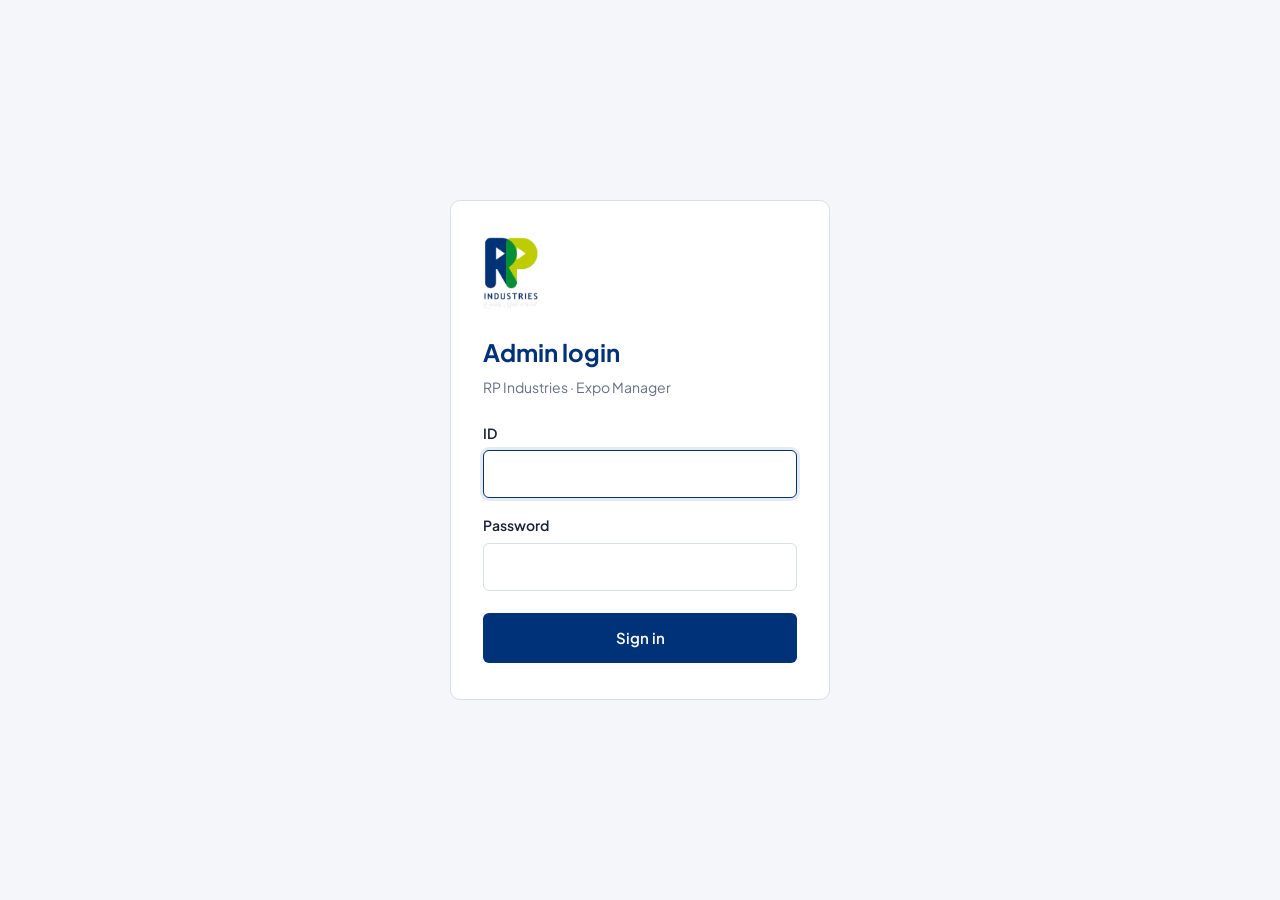
==== commit f538ebc2: "Expo Manager: landing page with sign-in, owners' Leads and Outreach tabs, crash-safe recordings, bac" ====
--- a/admin.html
+++ b/admin.html
@@ -10,7 +10,7 @@
   <link rel="preconnect" href="https://fonts.gstatic.com" crossorigin>
   <link rel="stylesheet" href="https://fonts.googleapis.com/css2?family=Plus+Jakarta+Sans:wght@400;500;600;700&display=swap" media="print" onload="this.media='all'">
   <link rel="stylesheet" href="css/style.css?v=20261027-11">
-  <link rel="stylesheet" href="css/admin.css?v=20261031-4">
+  <link rel="stylesheet" href="css/admin.css?v=20261104-1">
   <script>
     // A company's dashboard (?c=…) starts as RP Industries' page: hide RP's logo, name, title and tab icon
     // until the company's own arrive. On a repeat visit its colours, title and icon come straight from this device.
@@ -48,7 +48,7 @@
       });
     </script>
       <h1>Admin login</h1>
-      <p class="muted"><span data-brand-name>RP Industries</span> expo meetings</p>
+      <p class="muted"><span data-brand-name>RP Industries</span> · Expo Manager</p>
       <div class="field">
         <label for="loginId">ID</label>
         <input id="loginId" name="username" autocomplete="username" required>
@@ -84,6 +84,7 @@
     </script>
 
     <div class="netbar" id="netBar" role="status" hidden></div>
+    <div class="netbar netbar--draft" id="draftBar" role="status" hidden></div>
 
     <main class="wrap results">
       <div class="results__head">
@@ -178,6 +179,8 @@
             <div class="field"><label for="mStart">Start from</label><select id="mStart"></select>
               <p class="hint">An expo's invite keeps its layout, with this expo's details and images.</p></div>
             <div class="field"><label for="mSubject">Subject</label><input id="mSubject"></div>
+            <div class="field"><label for="mCc">CC: your team</label><input id="mCc" placeholder="sales@yourcompany.com, nirav@yourcompany.com" autocomplete="off">
+              <p class="hint">Copied on every mail, on top of each person's own CC from the list. Separate addresses with commas. Remembered on this device.</p></div>
             <div class="field"><label for="mMessage">Message</label><textarea id="mMessage" rows="6" spellcheck="false"></textarea>
               <p class="hint">Plain text or HTML. These fill in for each person: <b>{first_name}</b> <b>{last_name}</b> <b>{email}</b> <b>{company_name}</b></p></div>
             <div class="field" id="mPreviewWrap" hidden><label>How it looks</label>
@@ -185,9 +188,10 @@
               <iframe class="mail-preview" id="mPreview" title="Preview of the mail" sandbox></iframe></div>
 
             <h2 class="mailer__step">2. Who it goes to</h2>
-            <p class="hint"><button class="link" type="button" id="mTemplate">Download the template</button> (First name, Last name, Email ID, Company name), fill it in, save it as CSV and upload it.</p>
+            <p class="hint"><button class="link" type="button" id="mTemplate">Download the template</button> (First name, Last name, Email ID, Company name, CC), fill it in, save it as CSV and upload it. CC is optional: that person's colleagues, separated with ";".</p>
             <div class="field"><label class="btn btn--outline btn--sm mail-upload" for="mFile">Upload the list</label><input id="mFile" type="file" accept=".csv,.txt" hidden>
-              <textarea id="mList" rows="5" placeholder="Or paste it here: First name, Last name, Email ID, Company name" aria-label="The list" spellcheck="false"></textarea></div>
+              <label for="mList">Or paste it here: First name, Last name, Email ID, Company name, CC</label>
+              <textarea id="mList" rows="5" placeholder="Or paste it here: First name, Last name, Email ID, Company name, CC" spellcheck="false"></textarea></div>
             <p class="muted" id="mCount"></p>
             <p class="err" id="mailErr" hidden></p>
             <button class="btn" type="submit" id="mailReady">Get the emails ready</button>
@@ -543,14 +547,15 @@
 
   <script src="js/config.js?v=20261027-11"></script>
   <script src="js/brand.js?v=20261027-11"></script>
-  <script src="js/offline.js?v=20261027-11" defer></script>
-  <script src="js/admin.js?v=20261031-3" defer></script>
-  <script src="js/minutes.js?v=20261027-11" defer></script>
+  <script src="js/offline.js?v=20261104-1" defer></script>
+  <script src="js/drafts.js?v=20261104-1" defer></script>
+  <script src="js/admin.js?v=20261104-1" defer></script>
+  <script src="js/minutes.js?v=20261104-1" defer></script>
   <script src="js/followup.js?v=20261027-11" defer></script>
-  <script src="js/expos.js?v=20261027-11" defer></script>
+  <script src="js/expos.js?v=20261103-1" defer></script>
   <script src="js/invite-mail.js?v=20261031-3" defer></script>
   <script src="js/invite.js?v=20261029-2" defer></script>
-  <script src="js/mailer.js?v=20261031-4" defer></script>
+  <script src="js/mailer.js?v=20261103-2" defer></script>
   <script src="js/ink.js?v=20261027-11" defer></script>
   <script src="js/meeting.js?v=20261027-11" defer></script>
   <script src="js/decide.js?v=20261027-11" defer></script>
--- a/css/admin.css
+++ b/css/admin.css
@@ -269,6 +269,9 @@
 .chip-date { display: inline-flex; align-items: center; gap: 4px; padding: 4px 4px 4px 10px; border: 1px solid var(--line); border-radius: 4px; font-size: 14px; font-weight: 600; }
 .chip-date button { width: 22px; height: 22px; border: 0; border-radius: 3px; background: none; color: var(--muted); font-size: 16px; line-height: 1; cursor: pointer; }
 .chip-date button:hover { background: var(--bg-soft); color: var(--red); }
+.name-find { display: flex; flex-wrap: wrap; gap: 8px; }
+.name-find input { flex: 1 1 200px; min-width: 0; }
+.name-find .btn { flex: none; }
 .inline-add { display: flex; flex-wrap: wrap; align-items: center; gap: 8px; margin-top: 4px; }
 .inline-add .label { margin: 0 4px 0 0; }
 .set .inline-add input[type="date"] { height: 40px; padding: 0 10px; border: 1px solid var(--line); border-radius: 6px; font-size: 15px; }
@@ -497,6 +500,7 @@
 .netbar:not(.is-offline) { background: #f2f4f7; border-color: var(--line); color: var(--text); }
 .netbar__warn { color: var(--red); font-weight: 600; }
 .netbar .link { font-size: 14px; }
+.netbar.netbar--draft { background: #fffaeb; border-color: #fedf89; color: #7a2e0e; }
 
 /* accept, reschedule or reject: js/decide.js */
 .dc-email { margin-top: 16px; }
